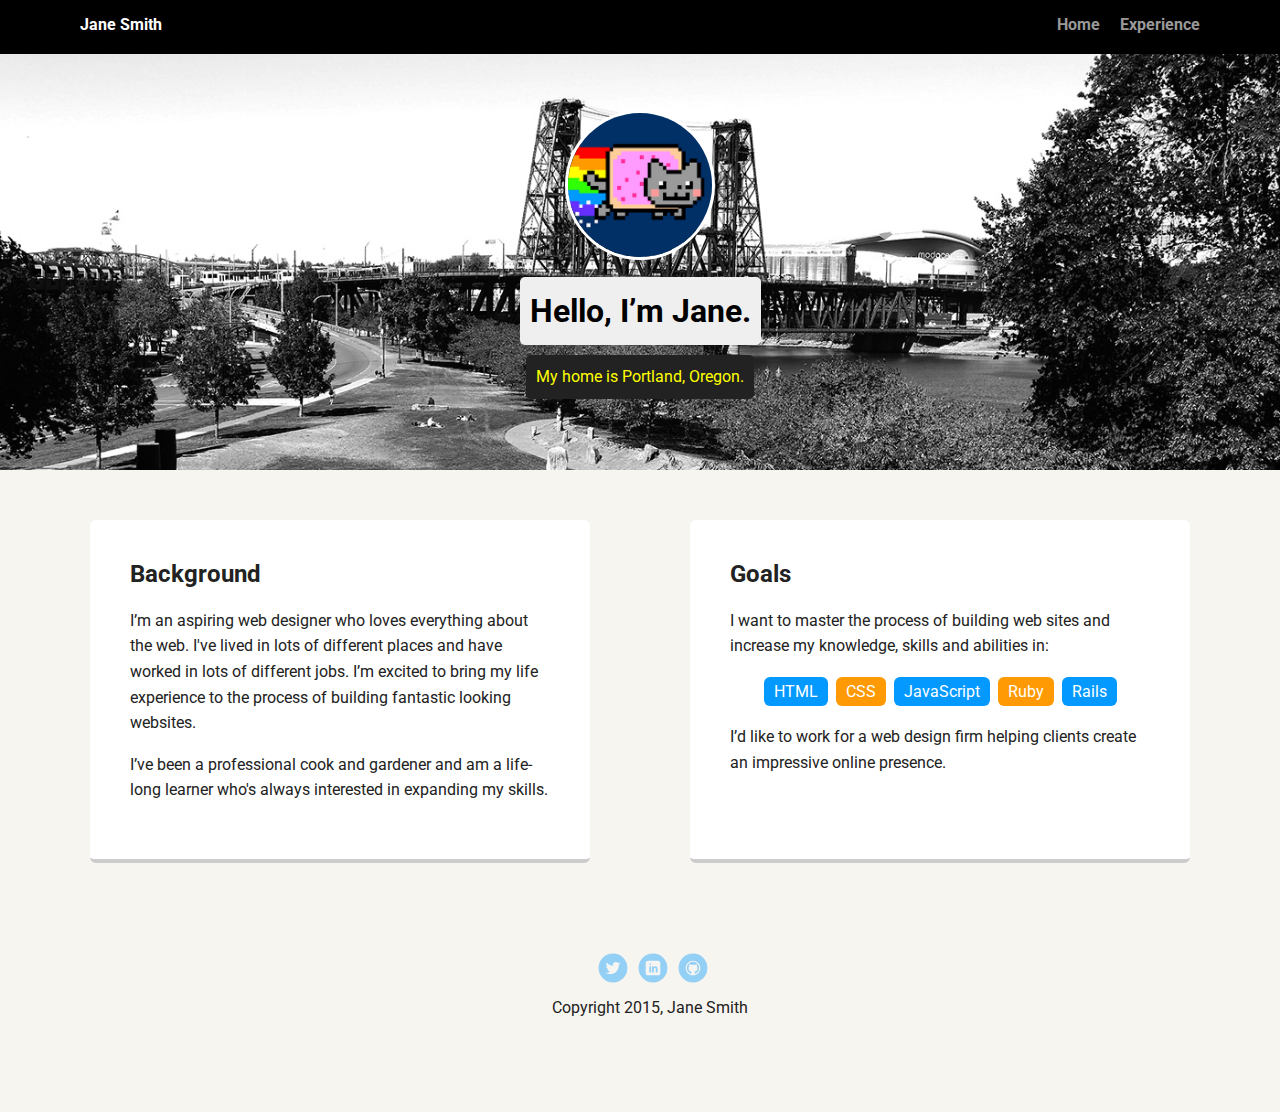
==== index.html @ 9d158a9c "Added files" ====
<!doctype html>
<html lang="en">
<head>
  <meta charset="utf-8">
  <title>Jane Smith's Profile</title>
  <meta name="viewport" content="width=device-width, initial-scale=1.0">
  <link rel="stylesheet" href="styles.css">
  <link href="https://fonts.googleapis.com/css?family=Muli%7CRoboto:400,300,500,700,900" rel="stylesheet"></head>
  <body>

    <div class="main-nav">
        <ul class="nav">
          <li class="name">Jane Smith</li>
          <li><a href="#">Home</a></li>
          <li><a href="#">Experience</a></li>
        </ul>
    </div>

    <header>
      <img src="images/me.png" alt="Drawing of Jane Smith" class="profile-image">
      <h1 class="tag name">Hello, I’m Jane.</h1>
      <p class="tag location">My home is Portland, Oregon.</p>
    </header>

    <main class="flex">
      <div class="card">
        <h2>Background</h2>
        <p>I’m an aspiring web designer who loves everything about the web. I've lived in lots of different places and have worked in lots of different jobs. I’m excited to bring my life experience to the process of building fantastic looking websites.</p>
        <p>I’ve been a professional cook and gardener and am a life-long learner who's always interested in expanding my skills.</p>
      </div> 

      <div class="card">
        <h2>Goals</h2>
        <p>I want to master the process of building web sites and increase my knowledge, skills and abilities in:</p>
        <ul class="skills">
          <li>HTML</li>
          <li>CSS</li>
          <li>JavaScript</li>
          <li>Ruby</li>
          <li>Rails</li>
        </ul>
        <p>I’d like to work for a web design firm helping clients create an impressive online presence.</p>
      </div> 

    </main>
    <footer>
      <ul>
        <li><a href="#" class="social twitter">Twitter</a></li>
        <li><a href="#" class="social linkedin">LinkedIn</a></li>
        <li><a href="#" class="social github">Github</a></li>
      </ul>
      <p class="copyright">Copyright 2015, Jane Smith</p>
    </footer>
  </body>
  </html>
---- styles.css ----
/* Global Layout Set-up */
* { 
  box-sizing: border-box;
}
  
body {
  margin: 0;
  padding: 0;
  text-align: center;
  font-family: 'Roboto', sans-serif;
  color: #222;
  background: #f7f5f0;
}
/* Link Styles */

a {
  text-decoration: none;
  color: #999;
}
a:hover {
  color: #6633ff;
}

/* Section Styles */

.main-nav {
  width: 100%;
  background: black;
  min-height: 30px;
  padding: 10px;
  position: fixed;
  text-align: center;
}
.nav {
  display: flex;
  justify-content: space-around;
  font-weight: 700;
  list-style-type: none;
  margin: 0 auto;
  padding: 0;
}

.nav .name {
    display: block;
    margin-right: auto;
    color: white;
}
.nav li {
  padding: 5px 10px 10px 10px;
}
.nav a {
  transition: all .5s;
}
.nav a:hover {
  color: white
}

header {
  text-align: center;
  background: url('images/portland.jpg') no-repeat top center ;
  background-size: cover;
  overflow: hidden;
  padding-top: 60px;
}
header {
  line-height: 1.5;
}
header .profile-image {
  margin-top: 50px;
  width: 150px;
  height: 150px;
  border-radius: 50%;
  border: 3px solid white;
  transition: all .5s;
}
header .profile-image:hover {
  transform: scale(1.2) rotate(5deg);
}
.tag {
  background-color: #efefef;
  color: black;
  padding: 10px;
  border-radius: 5px;
  display: table;
  margin: 10px auto;
} 
.location {
  background-color: #222;
  color: yellow;
}
.card {
  margin: 30px;
  padding: 20px 40px 40px;
  max-width: 500px;
  text-align: left;
  background: #fff;
  border-bottom: 4px solid #ccc;
  border-radius: 6px;
  transition: all .5s;
}
.card:hover {
  border-color: #ff99ff;
}

ul.skills {
  padding: 0;
  text-align: center;
}

.skills li {
  border-radius: 6px;
  display: inline-block;
  background: #ff9904;
  color: white;
  padding: 5px 10px;
  margin: 2px;
}

.skills li:nth-child(odd) {
  background: #0399ff;
}

footer {
  width: 100%;
  min-height: 30px;
  padding: 20px 0 40px 20px;
}

footer .copyright {
  top: -8px;
  font-size: .75em;
}

footer ul {
  list-style-type: none;
  margin: 0;
  padding: 0;
}

footer ul li {
  display: inline-block;
}

a.social {
  display: inline-block;
  text-indent: -9999px;
  margin-left: 5px;
  width: 30px;
  height: 30px;
  background-size: 30px 30px;
  opacity: .4;
  transition: all .5s;
}
a.twitter {
  background-image: url(images/twitter.svg);
}
a.linkedin {
  background-image: url(images/linkedin.svg);
}
a.github {
  background-image: url(images/github.svg);
}
a.social:hover {
  opacity: 1;
}
.clearfix {
  clear: both;
}

/* Styles for larger screens */
@media screen and (min-width: 720px) {
  
  .flex {
      display: -ms-flexbox;      /* TWEENER - IE 10 */
      display: flex; 
      max-width: 1200px;
      -ms-flex-pack: distribute;
      justify-content: space-around;
      margin: 0 auto;
  }

  header {
    min-height: 470px;
  }

  .nav {
    max-width: 1200px;
    padding: 0 30px;
  }


  main {
    padding-top: 20px;
  }

  main p {
    line-height: 1.6em;
  }

  footer {
    font-size: 1.3em;
    max-width: 1200px;
    margin: 40px auto;
  }

}
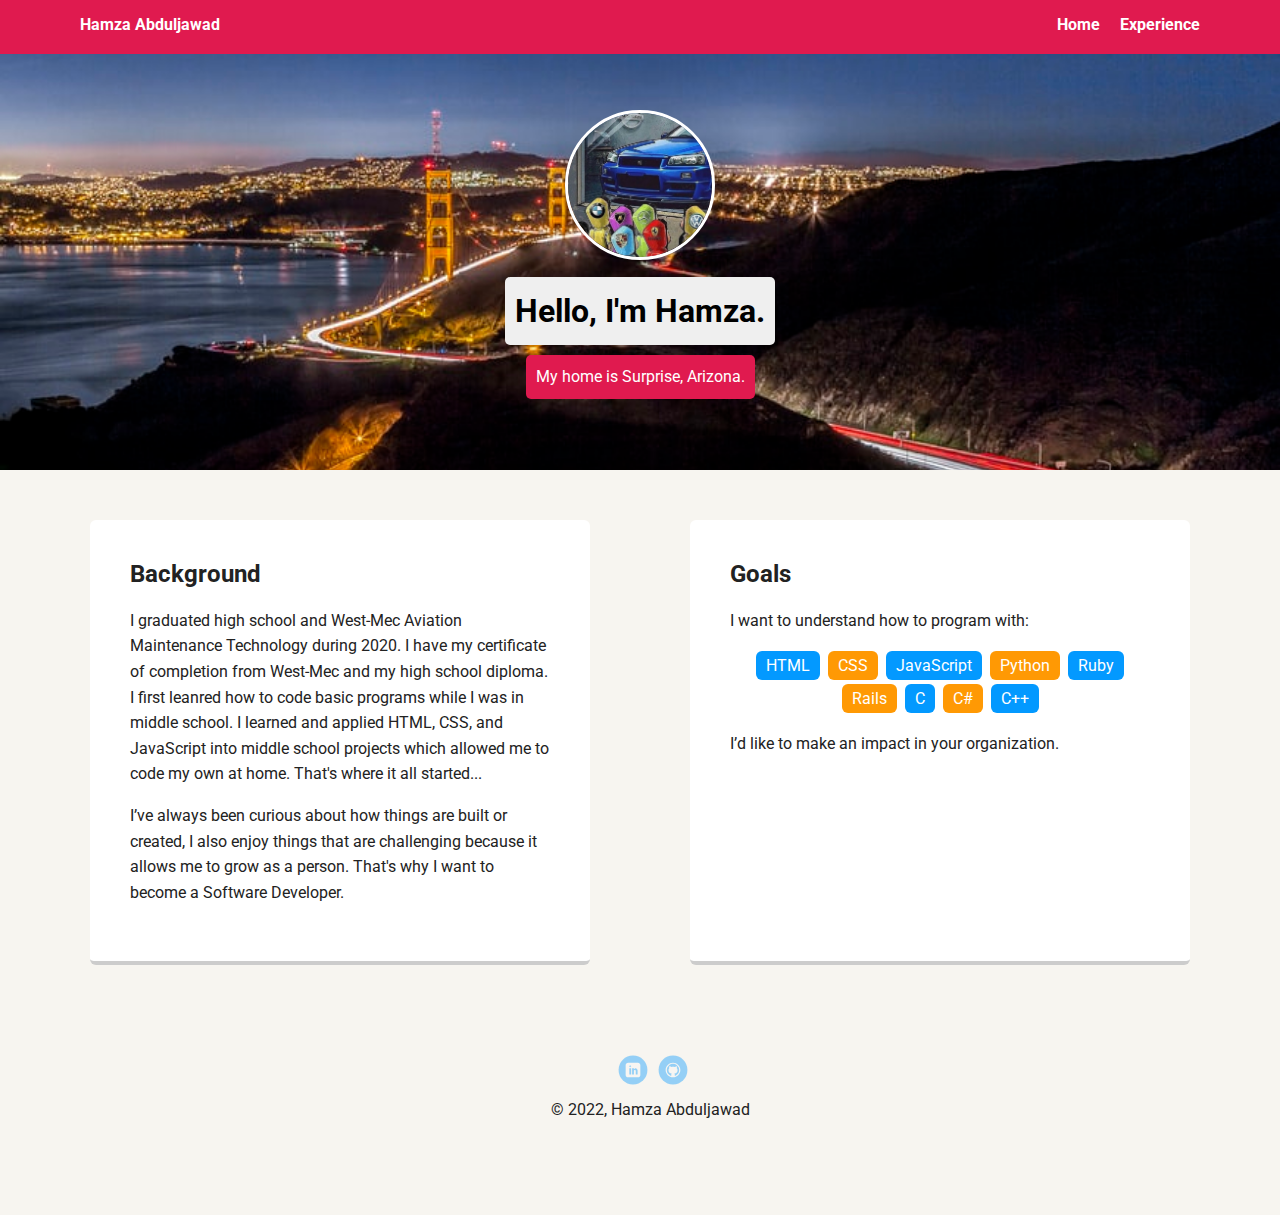
==== commit d6211c4f: "Redesign" ====
--- a/index.html
+++ b/index.html
@@ -2,7 +2,7 @@
 <html lang="en">
 <head>
   <meta charset="utf-8">
-  <title>Jane Smith's Profile</title>
+  <title>Hamza Abduljawad's Profile</title>
   <meta name="viewport" content="width=device-width, initial-scale=1.0">
   <link rel="stylesheet" href="styles.css">
   <link href="https://fonts.googleapis.com/css?family=Muli%7CRoboto:400,300,500,700,900" rel="stylesheet"></head>
@@ -10,46 +10,49 @@
 
     <div class="main-nav">
         <ul class="nav">
-          <li class="name">Jane Smith</li>
-          <li><a href="#">Home</a></li>
-          <li><a href="#">Experience</a></li>
+          <li class="name">Hamza Abduljawad</li>
+          <li><a href="index.html">Home</a></li>
+          <li><a href="resume.html">Experience</a></li>
         </ul>
     </div>
 
     <header>
-      <img src="images/me.png" alt="Drawing of Jane Smith" class="profile-image">
-      <h1 class="tag name">Hello, I’m Jane.</h1>
-      <p class="tag location">My home is Portland, Oregon.</p>
+      <img src="img/imggtr1square.jpg" alt="Image of a Car" class="profile-image">
+      <h1 class="tag name">Hello, I'm Hamza.</h1>
+      <p class="tag location">My home is Surprise, Arizona.</p>
     </header>
 
     <main class="flex">
       <div class="card">
         <h2>Background</h2>
-        <p>I’m an aspiring web designer who loves everything about the web. I've lived in lots of different places and have worked in lots of different jobs. I’m excited to bring my life experience to the process of building fantastic looking websites.</p>
-        <p>I’ve been a professional cook and gardener and am a life-long learner who's always interested in expanding my skills.</p>
+        <p>I graduated high school and West-Mec Aviation Maintenance Technology during 2020. I have my certificate of completion from West-Mec and my high school diploma. I first leanred how to code basic programs while I was in middle school. I learned and applied HTML, CSS, and JavaScript into middle school projects which allowed me to code my own at home. That's where it all started...</p>
+        <p>I’ve always been curious about how things are built or created, I also enjoy things that are challenging because it allows me to grow as a person. That's why I want to become a Software Developer.</p>
       </div> 
 
       <div class="card">
         <h2>Goals</h2>
-        <p>I want to master the process of building web sites and increase my knowledge, skills and abilities in:</p>
+        <p>I want to understand how to program with:</p>
         <ul class="skills">
           <li>HTML</li>
           <li>CSS</li>
           <li>JavaScript</li>
+          <li>Python</li>
           <li>Ruby</li>
           <li>Rails</li>
+          <li>C</li>
+          <li>C#</li>
+          <li>C++</li>
         </ul>
-        <p>I’d like to work for a web design firm helping clients create an impressive online presence.</p>
+        <p>I’d like to make an impact in your organization.</p>
       </div> 
 
     </main>
     <footer>
       <ul>
-        <li><a href="#" class="social twitter">Twitter</a></li>
-        <li><a href="#" class="social linkedin">LinkedIn</a></li>
-        <li><a href="#" class="social github">Github</a></li>
+        <li><a href="https://www.linkedin.com/in/hamza-abduljawad/" target="_blank" class="social linkedin">LinkedIn</a></li>
+        <li><a href="https://github.com/hamza777aj" target="_blank" class="social github">Github</a></li>
       </ul>
-      <p class="copyright">Copyright 2015, Jane Smith</p>
+      <p class="copyright">&copy; 2022, Hamza Abduljawad</p>
     </footer>
   </body>
   </html>
--- a/styles.css
+++ b/styles.css
@@ -15,17 +15,17 @@
 
 a {
   text-decoration: none;
-  color: #999;
+  color: rgb(255, 255, 255);
 }
 a:hover {
-  color: #6633ff;
+  color: rgb(200, 26, 79);
 }
 
 /* Section Styles */
 
 .main-nav {
   width: 100%;
-  background: black;
+  background: rgb(224,26,79);
   min-height: 30px;
   padding: 10px;
   position: fixed;
@@ -57,7 +57,7 @@
 
 header {
   text-align: center;
-  background: url('images/portland.jpg') no-repeat top center ;
+  background: url('img/newbackground1.jpeg') no-repeat top center ;
   background-size: cover;
   overflow: hidden;
   padding-top: 60px;
@@ -85,8 +85,8 @@
   margin: 10px auto;
 } 
 .location {
-  background-color: #222;
-  color: yellow;
+  background-color: rgb(224, 26, 79);
+  color: rgb(255, 255, 255);
 }
 .card {
   margin: 30px;
@@ -101,7 +101,19 @@
 .card:hover {
   border-color: #ff99ff;
 }
-
+.resume-card {
+  margin: auto;
+  padding: 20px 40px 40px;
+  max-width: 500px;
+  text-align: center;
+  background: #fff;
+  border-bottom: 4px solid #ccc;
+  border-radius: 6px;
+  transition: all .5s;
+}
+.resume-card:hover {
+  border-color: #ff99ff;
+}
 ul.skills {
   padding: 0;
   text-align: center;
@@ -150,9 +162,6 @@
   background-size: 30px 30px;
   opacity: .4;
   transition: all .5s;
-}
-a.twitter {
-  background-image: url(images/twitter.svg);
 }
 a.linkedin {
   background-image: url(images/linkedin.svg);
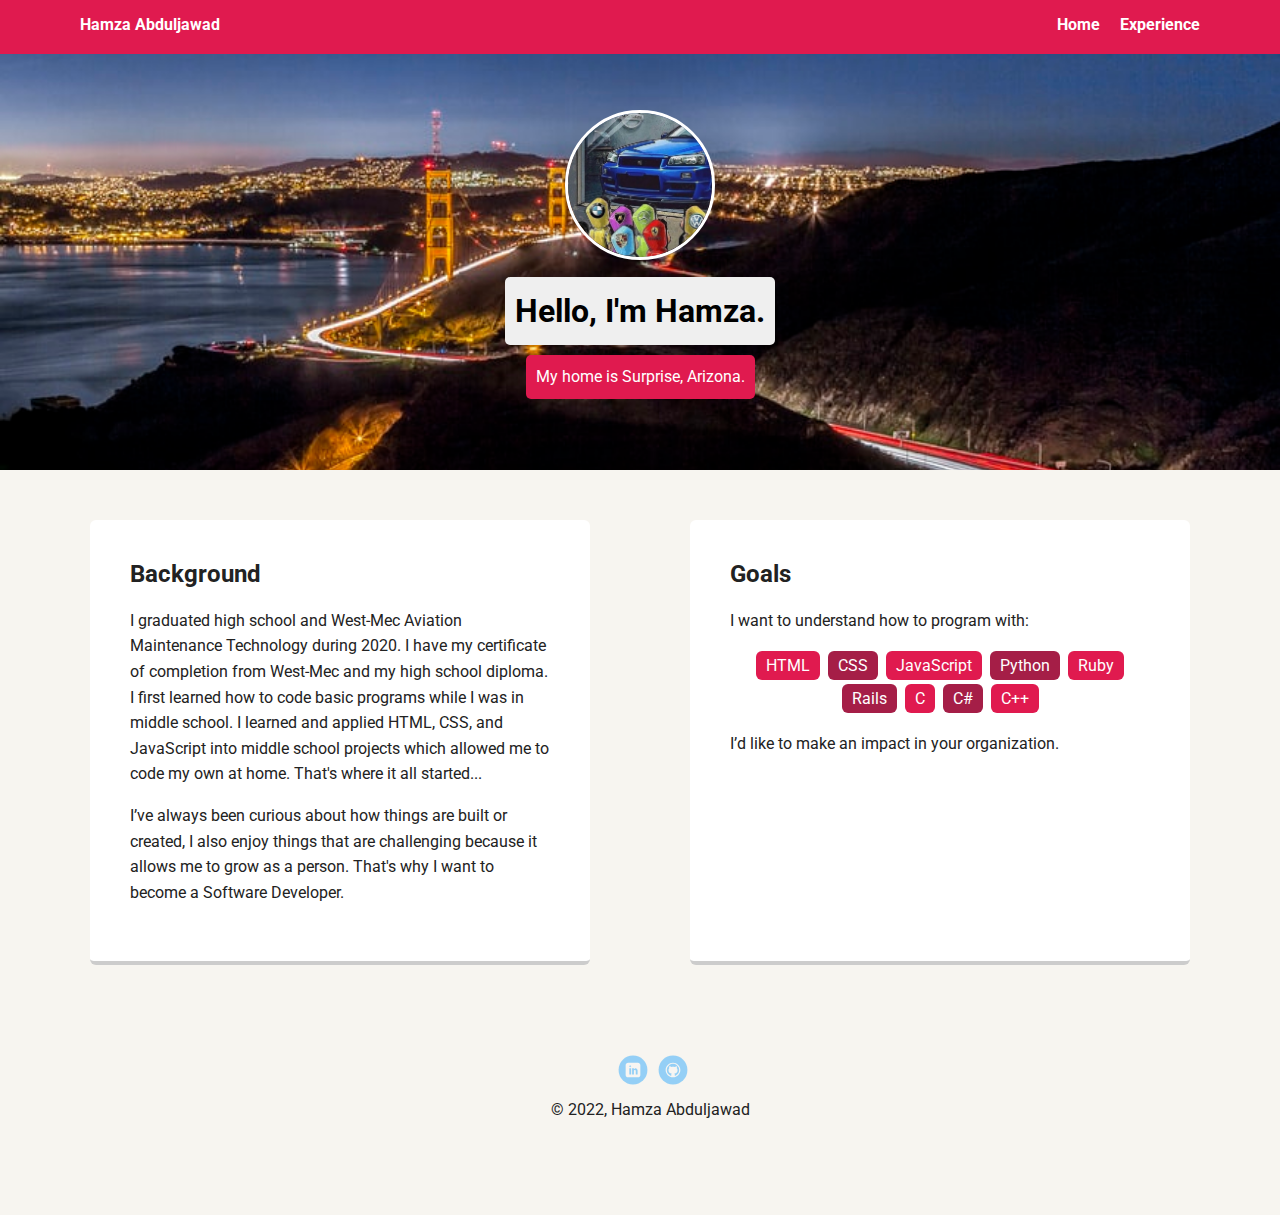
==== commit e630ac73: "corrected misspelled word" ====
--- a/index.html
+++ b/index.html
@@ -25,7 +25,7 @@
     <main class="flex">
       <div class="card">
         <h2>Background</h2>
-        <p>I graduated high school and West-Mec Aviation Maintenance Technology during 2020. I have my certificate of completion from West-Mec and my high school diploma. I first leanred how to code basic programs while I was in middle school. I learned and applied HTML, CSS, and JavaScript into middle school projects which allowed me to code my own at home. That's where it all started...</p>
+        <p>I graduated high school and West-Mec Aviation Maintenance Technology during 2020. I have my certificate of completion from West-Mec and my high school diploma. I first learned how to code basic programs while I was in middle school. I learned and applied HTML, CSS, and JavaScript into middle school projects which allowed me to code my own at home. That's where it all started...</p>
         <p>I’ve always been curious about how things are built or created, I also enjoy things that are challenging because it allows me to grow as a person. That's why I want to become a Software Developer.</p>
       </div> 
 
--- a/styles.css
+++ b/styles.css
@@ -122,14 +122,14 @@
 .skills li {
   border-radius: 6px;
   display: inline-block;
-  background: #ff9904;
+  background: rgb(165, 30, 71);
   color: white;
   padding: 5px 10px;
   margin: 2px;
 }
 
 .skills li:nth-child(odd) {
-  background: #0399ff;
+  background: rgb(224, 26, 79);
 }
 
 footer {
@@ -164,10 +164,10 @@
   transition: all .5s;
 }
 a.linkedin {
-  background-image: url(images/linkedin.svg);
+  background-image: url(img/linkedin.svg);
 }
 a.github {
-  background-image: url(images/github.svg);
+  background-image: url(img/github.svg);
 }
 a.social:hover {
   opacity: 1;
